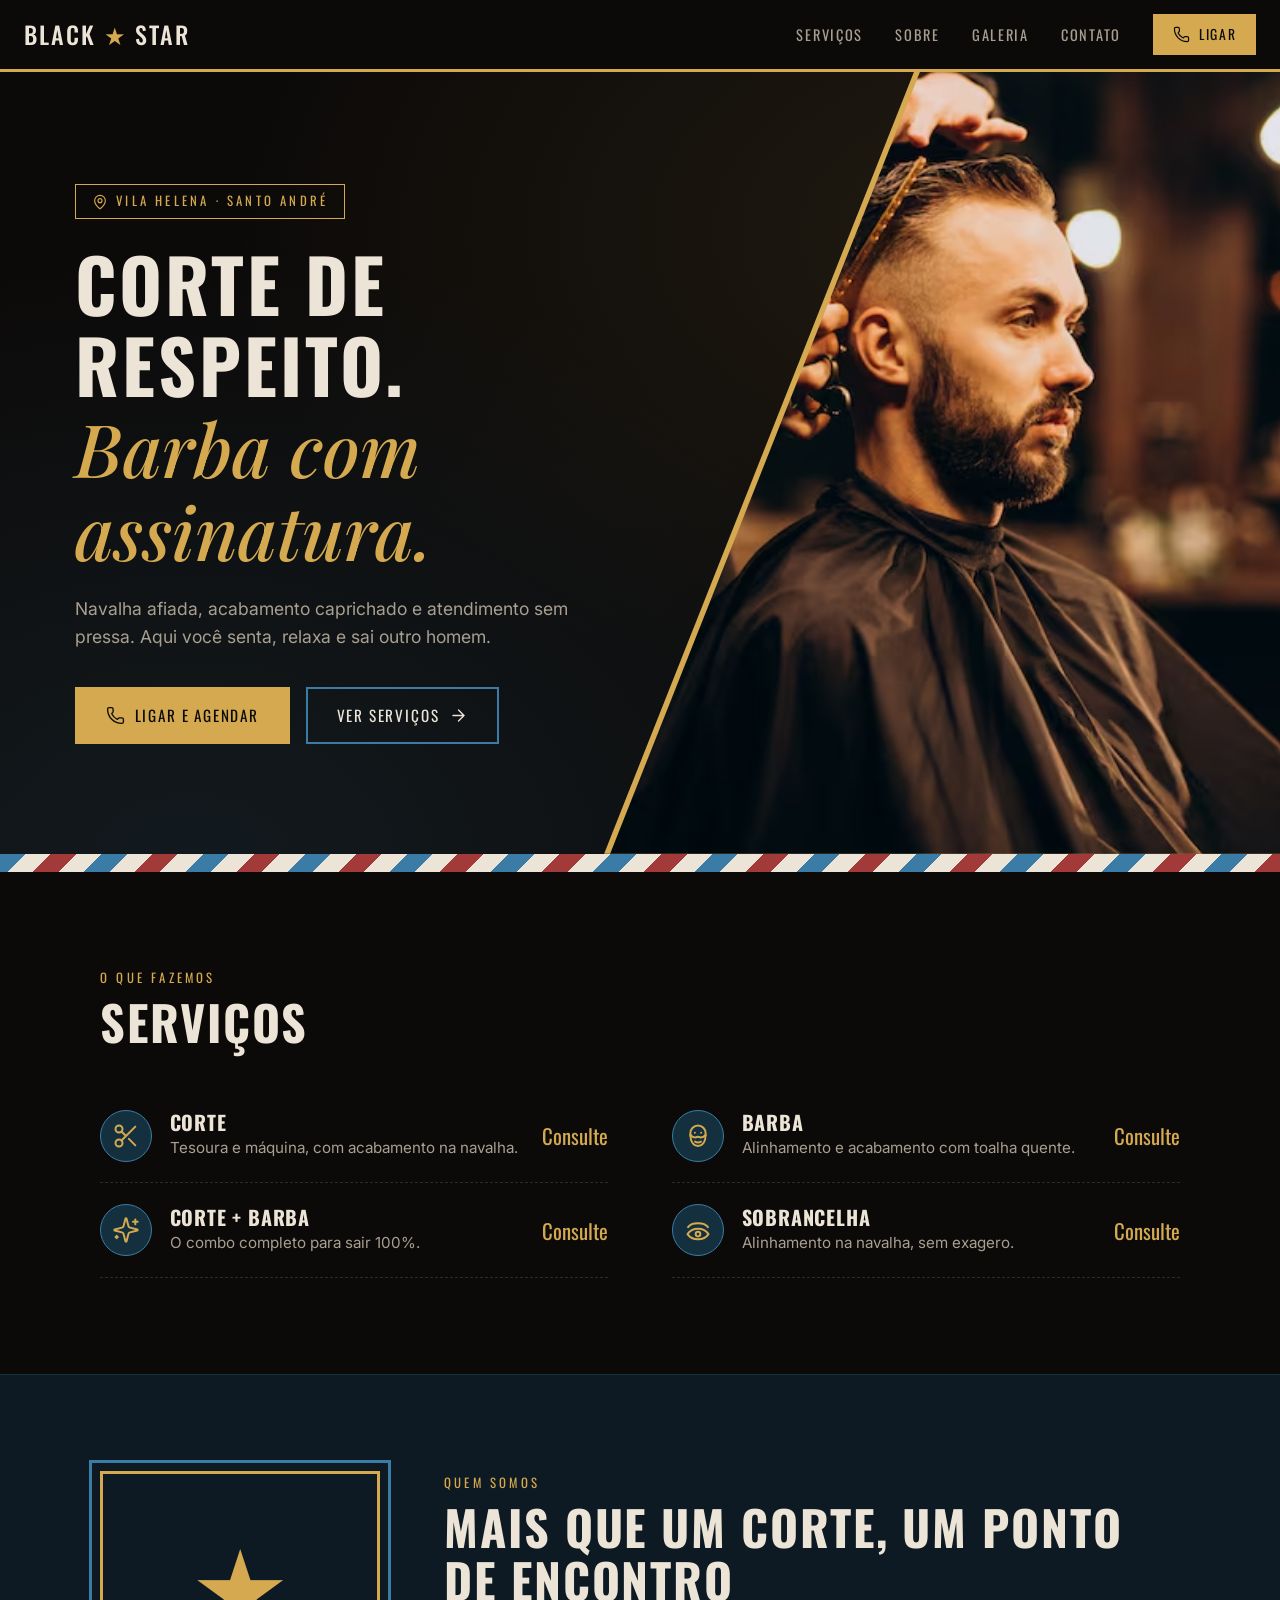
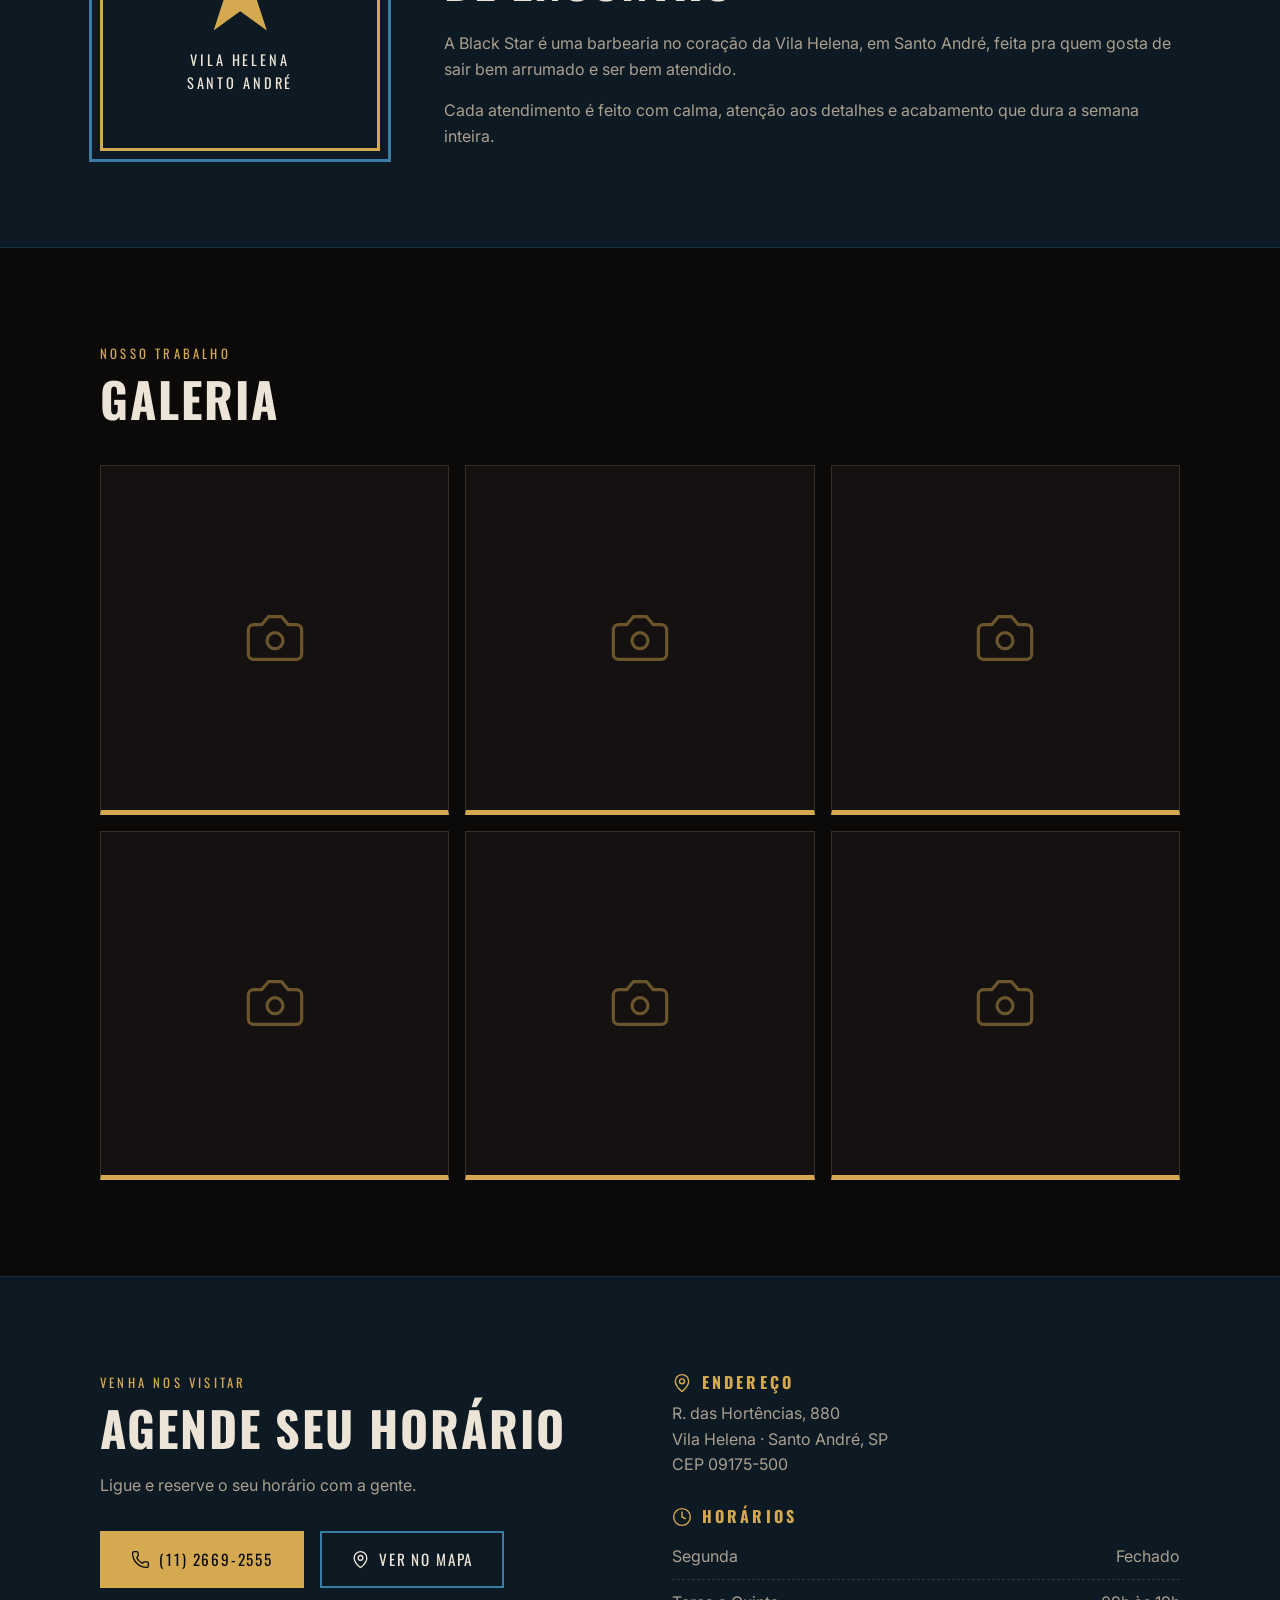
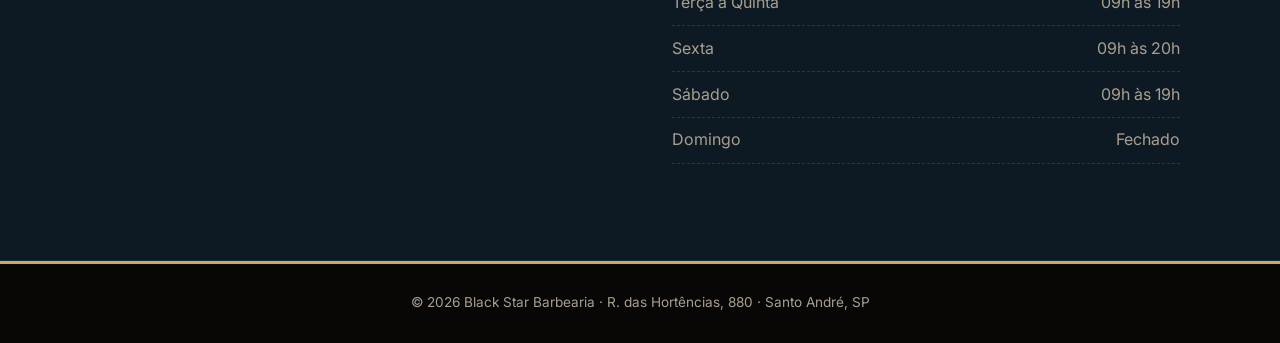
==== index.html @ 032b8a40 "Add files via upload" ====
<!DOCTYPE html>
<html lang="pt-BR">
<head>
  <meta charset="UTF-8">
  <meta name="viewport" content="width=device-width, initial-scale=1.0">
  <title>Black Star Barbearia | Vila Helena, Santo André</title>
  <meta name="description" content="Black Star Barbearia em Vila Helena, Santo André. Corte, barba e acabamento na navalha. Ligue (11) 2669-2555.">

  <link rel="preconnect" href="https://fonts.googleapis.com">
  <link rel="preconnect" href="https://fonts.gstatic.com" crossorigin>
  <link href="https://fonts.googleapis.com/css2?family=Oswald:wght@400;500;600&family=Playfair+Display:ital,wght@0,600;1,500&family=Inter:wght@400;500&display=swap" rel="stylesheet">

  <link rel="stylesheet" href="style.css">
  <script>document.documentElement.classList.add('js');</script>
</head>
<body>

  <!-- ÍCONES (biblioteca interna: use com <svg class="icone"><use href="#i-nome"/></svg>) -->
  <svg width="0" height="0" style="position:absolute" aria-hidden="true">
    <symbol id="i-tesoura" viewBox="0 0 24 24">
      <circle pathLength="1" cx="6" cy="6" r="3"/><circle pathLength="1" cx="6" cy="18" r="3"/>
      <path pathLength="1" d="M20 4 8.12 15.88M14.47 14.48 20 20M8.12 8.12 12 12"/>
    </symbol>
    <symbol id="i-barba" viewBox="0 0 24 24">
      <path pathLength="1" d="M5.5 12V9.5a6.5 6.5 0 0 1 13 0V12"/>
      <path pathLength="1" d="M5.5 11c0 5.6 2.3 9.5 6.5 9.5s6.5-3.900 6.5-9.500c-1.300 1.500-2.700 2.200-4.300 2.200-1 0-1.500-.6-2.200-.6s-1.200.6-2.200.6c-1.600 0-3-.7-4.300-2.200z"/>
      <path pathLength="1" d="M9.500 16.800c1.500.8 3.500.8 5 0"/>
      <path pathLength="1" d="M9.300 9.200h.01M14.700 9.200h.01"/>
    </symbol>
    <symbol id="i-brilho" viewBox="0 0 24 24">
      <path pathLength="1" d="M9.937 15.5A2 2 0 0 0 8.5 14.063l-6.135-1.582a.5.5 0 0 1 0-.962L8.5 9.936A2 2 0 0 0 9.937 8.5l1.582-6.135a.5.5 0 0 1 .963 0L14.063 8.5A2 2 0 0 0 15.5 9.937l6.135 1.581a.5.5 0 0 1 0 .964L15.5 14.063a2 2 0 0 0-1.437 1.437l-1.582 6.135a.5.5 0 0 1-.963 0z"/>
      <path pathLength="1" d="M20 3v4M22 5h-4M4 17v2M5 18H3"/>
    </symbol>
    <symbol id="i-sobrancelha" viewBox="0 0 24 24">
      <path pathLength="1" d="M3.500 9.500c3-4.500 14-4.500 17 0"/>
      <path pathLength="1" d="M3 15.500c2-3 5-4.500 9-4.500s7 1.500 9 4.500c-2 3-5 4.500-9 4.500s-7-1.500-9-4.500z"/>
      <circle pathLength="1" cx="12" cy="15.500" r="2"/>
    </symbol>
    <symbol id="i-camera" viewBox="0 0 24 24">
      <path pathLength="1" d="M14.500 4h-5L7 7H4a2 2 0 0 0-2 2v9a2 2 0 0 0 2 2h16a2 2 0 0 0 2-2V9a2 2 0 0 0-2-2h-3l-2.500-3z"/>
      <circle pathLength="1" cx="12" cy="13" r="3"/>
    </symbol>
    <symbol id="i-pin" viewBox="0 0 24 24">
      <path pathLength="1" d="M20 10c0 5-5.500 10.200-7.400 11.800a1 1 0 0 1-1.200 0C9.500 20.200 4 15 4 10a8 8 0 0 1 16 0"/>
      <circle pathLength="1" cx="12" cy="10" r="3"/>
    </symbol>
    <symbol id="i-relogio" viewBox="0 0 24 24">
      <circle pathLength="1" cx="12" cy="12" r="10"/><path pathLength="1" d="M12 6v6l4 2"/>
    </symbol>
    <symbol id="i-telefone" viewBox="0 0 24 24">
      <path pathLength="1" d="M13.832 16.568a1 1 0 0 0 1.213-.303l.355-.465A2 2 0 0 1 17 15h3a2 2 0 0 1 2 2v3a2 2 0 0 1-2 2A18 18 0 0 1 2 4a2 2 0 0 1 2-2h3a2 2 0 0 1 2 2v3a2 2 0 0 1-.8 1.600l-.468.351a1 1 0 0 0-.292 1.233 14 14 0 0 0 6.392 6.384"/>
    </symbol>
    <symbol id="i-seta" viewBox="0 0 24 24">
      <path pathLength="1" d="M5 12h14M12 5l7 7-7 7"/>
    </symbol>
  </svg>

  <!-- CABEÇALHO -->
  <header class="topo">
    <!-- LOGO: coloque o arquivo em img/logo.png (se não existir, aparece só o texto) -->
    <a href="#inicio" class="logo">
      <img src="img/logo.png" alt="" onerror="this.remove()">
      <strong>Black <b>&#9733;</b> Star</strong>
    </a>

    <input type="checkbox" id="menu-toggle" class="menu-toggle">
    <label for="menu-toggle" class="menu-botao" aria-label="Abrir menu">
      <span></span><span></span><span></span>
    </label>

    <nav class="menu">
      <a href="#servicos">Serviços</a>
      <a href="#sobre">Sobre</a>
      <a href="#galeria">Galeria</a>
      <a href="#contato">Contato</a>
      <a href="tel:+551126692555" class="botao botao-pequeno">
        <svg class="icone"><use href="#i-telefone"/></svg> Ligar
      </a>
    </nav>
  </header>

  <main>

    <!-- HERO (imagem: img/barba.png) -->
    <section class="hero" id="inicio">
      <div class="hero-conteudo">
        <p class="selo">
          <svg class="icone"><use href="#i-pin"/></svg>
          Vila Helena &middot; Santo André
        </p>
        <h1>Corte de respeito.<br><em>Barba com assinatura.</em></h1>
        <p class="hero-texto">
          Navalha afiada, acabamento caprichado e atendimento sem pressa.
          Aqui você senta, relaxa e sai outro homem.
        </p>
        <div class="hero-botoes">
          <a href="tel:+551126692555" class="botao">
            <svg class="icone"><use href="#i-telefone"/></svg> Ligar e agendar
          </a>
          <a href="#servicos" class="botao botao-contorno">
            Ver serviços <svg class="icone"><use href="#i-seta"/></svg>
          </a>
        </div>
      </div>
      <div class="hero-listra" aria-hidden="true"></div>
    </section>

    <!-- SERVIÇOS
         CONFIRMAR COM O DONO: lista de serviços e valores.
         Troque "Consulte" pelo preço (ex.: R$ 50). -->
    <section class="secao" id="servicos">
      <div class="container">
        <p class="rotulo">O que fazemos</p>
        <h2>Serviços</h2>

        <ul class="lista-servicos">
          <li class="revelar">
            <span class="servico-icone"><svg class="icone"><use href="#i-tesoura"/></svg></span>
            <div class="servico-info">
              <h3>Corte</h3>
              <p>Tesoura e máquina, com acabamento na navalha.</p>
            </div>
            <span class="servico-preco">Consulte</span>
          </li>
          <li class="revelar">
            <span class="servico-icone"><svg class="icone"><use href="#i-barba"/></svg></span>
            <div class="servico-info">
              <h3>Barba</h3>
              <p>Alinhamento e acabamento com toalha quente.</p>
            </div>
            <span class="servico-preco">Consulte</span>
          </li>
          <li class="revelar">
            <span class="servico-icone"><svg class="icone"><use href="#i-brilho"/></svg></span>
            <div class="servico-info">
              <h3>Corte + Barba</h3>
              <p>O combo completo para sair 100%.</p>
            </div>
            <span class="servico-preco">Consulte</span>
          </li>
          <li class="revelar">
            <span class="servico-icone"><svg class="icone"><use href="#i-sobrancelha"/></svg></span>
            <div class="servico-info">
              <h3>Sobrancelha</h3>
              <p>Alinhamento na navalha, sem exagero.</p>
            </div>
            <span class="servico-preco">Consulte</span>
          </li>
        </ul>
      </div>
    </section>

    <!-- SOBRE -->
    <section class="secao secao-azul" id="sobre">
      <div class="container sobre">
        <div class="sobre-bloco" aria-hidden="true">
          <span class="sobre-numero">&#9733;</span>
          <span class="sobre-legenda">Vila Helena<br>Santo André</span>
        </div>
        <div class="sobre-texto">
          <p class="rotulo">Quem somos</p>
          <h2>Mais que um corte, um ponto de encontro</h2>
          <p>
            A Black Star é uma barbearia no coração da Vila Helena, em Santo André,
            feita pra quem gosta de sair bem arrumado e ser bem atendido.
          </p>
          <p>
            Cada atendimento é feito com calma, atenção aos detalhes e acabamento
            que dura a semana inteira.
          </p>
        </div>
      </div>
    </section>

    <!-- GALERIA
         Fotos: img/galeria-1.jpg até img/galeria-6.jpg -->
    <section class="secao" id="galeria">
      <div class="container">
        <p class="rotulo">Nosso trabalho</p>
        <h2>Galeria</h2>

        <div class="galeria">
          <div class="foto" style="--img: url('img/galeria-1.jpg')"></div>
          <div class="foto" style="--img: url('img/galeria-2.jpg')"></div>
          <div class="foto" style="--img: url('img/galeria-3.jpg')"></div>
          <div class="foto" style="--img: url('img/galeria-4.jpg')"></div>
          <div class="foto" style="--img: url('img/galeria-5.jpg')"></div>
          <div class="foto" style="--img: url('img/galeria-6.jpg')"></div>
        </div>
      </div>
    </section>

    <!-- CONTATO -->
    <section class="secao secao-azul" id="contato">
      <div class="container contato">
        <div>
          <p class="rotulo">Venha nos visitar</p>
          <h2>Agende seu horário</h2>
          <p>Ligue e reserve o seu horário com a gente.</p>
          <div class="hero-botoes">
            <a href="tel:+551126692555" class="botao">
              <svg class="icone"><use href="#i-telefone"/></svg> (11) 2669-2555
            </a>
            <a href="https://www.google.com/maps/place/Black+star*/@-23.6841408,-46.5192795,17z" class="botao botao-contorno" target="_blank" rel="noopener">
              <svg class="icone"><use href="#i-pin"/></svg> Ver no mapa
            </a>
          </div>
        </div>

        <div class="contato-info revelar">
          <h3><svg class="icone"><use href="#i-pin"/></svg> Endereço</h3>
          <p>R. das Hortências, 880<br>Vila Helena &middot; Santo André, SP<br>CEP 09175-500</p>

          <h3><svg class="icone"><use href="#i-relogio"/></svg> Horários</h3>
          <ul class="horarios">
            <li><span>Segunda</span><span>Fechado</span></li>
            <li><span>Terça a Quinta</span><span>09h às 19h</span></li>
            <li><span>Sexta</span><span>09h às 20h</span></li>
            <li><span>Sábado</span><span>09h às 19h</span></li>
            <li><span>Domingo</span><span>Fechado</span></li>
          </ul>
        </div>
      </div>
    </section>

  </main>

  <!-- RODAPÉ -->
  <footer class="rodape">
    <p>&copy; 2026 Black Star Barbearia &middot; R. das Hortências, 880 &middot; Santo André, SP</p>
  </footer>

  <!-- Faz tudo aparecer com animação ao rolar a página -->
  <script>
    (function () {
      // Tudo que está nesta lista aparece animado quando entra na tela
      var grupos = [
        '.secao .rotulo', '.secao h2', '.lista-servicos > li',
        '.sobre-bloco', '.sobre-texto > *', '.foto',
        '.contato > div:first-child > *', '.contato-info'
      ];
      var itens = [], vistos = new Set(), contagem = new Map(), fotos = 0;

      grupos.forEach(function (sel) {
        document.querySelectorAll(sel).forEach(function (el) {
          if (vistos.has(el)) return;
          vistos.add(el);
          var d;
          if (el.classList.contains('foto')) {
            d = fotos++ % 3;                       // escalona por linha
          } else {
            d = contagem.get(el.parentNode) || 0;  // escalona entre irmãos
            contagem.set(el.parentNode, d + 1);
          }
          el.classList.add('anim');
          el.style.setProperty('--d', d);
          itens.push(el);
        });
      });

      function mostrar(el) {
        el.classList.add('visivel');
        setTimeout(function () { el.classList.add('pronto'); }, 1500);
      }

      if (!('IntersectionObserver' in window)) {
        itens.forEach(mostrar);
        return;
      }
      var io = new IntersectionObserver(function (entradas) {
        entradas.forEach(function (e) {
          if (e.isIntersecting) { mostrar(e.target); io.unobserve(e.target); }
        });
      }, { threshold: 0.15 });
      itens.forEach(function (el) { io.observe(el); });
    })();
  </script>

</body>
</html>
---- style.css ----
/* ==========================
   VARIÁVEIS (PALETA)
   Dourado + azul-petróleo (cores complementares) sobre fundo escuro
   ========================== */
:root {
  --fundo: #0c0a09;          /* fundo principal */
  --fundo-2: #141110;        /* rodapé / cartões */
  --azul-fundo: #0e1a23;     /* seções em azul bem escuro */
  --azul: #3a7ca5;           /* azul complementar */
  --azul-escuro: #14303f;
  --latao: #d4a94f;          /* dourado */
  --latao-escuro: #b8913a;
  --vermelho: #a33a3a;
  --texto: #ece4d6;
  --texto-suave: #a99f90;
  --linha: rgba(236, 228, 214, 0.14);

  --fonte-titulo: 'Oswald', sans-serif;
  --fonte-destaque: 'Playfair Display', serif;
  --fonte-corpo: 'Inter', sans-serif;

  --largura: 1080px;
}

/* ==========================
   RESET E BASE
   ========================== */
*,
*::before,
*::after {
  box-sizing: border-box;
  margin: 0;
  padding: 0;
}

html {
  scroll-behavior: smooth;
  scroll-padding-top: 72px;
}

body {
  font-family: var(--fonte-corpo);
  color: var(--texto);
  background: var(--fundo);
  line-height: 1.6;
}

a {
  color: inherit;
  text-decoration: none;
}

ul {
  list-style: none;
}

.container {
  width: min(var(--largura), 100% - 2.5rem);
  margin-inline: auto;
}

/* ==========================
   ÍCONES
   ========================== */
.icone {
  width: 1.25em;
  height: 1.25em;
  flex-shrink: 0;
  fill: none;
  stroke: currentColor;
  stroke-width: 1.7;
  stroke-linecap: round;
  stroke-linejoin: round;
}

/* ==========================
   ANIMAÇÕES
   Tudo aparece ao rolar a página (o script no final do HTML coloca
   .anim em cada item e .visivel quando ele entra na tela).
   AJUSTES: duração (.7s), distância (28px) e intervalo (90ms).
   ========================== */
.js .anim {
  opacity: 0;
  transform: translateY(28px);
  transition: opacity 0.7s ease, transform 0.7s cubic-bezier(0.2, 0.7, 0.2, 1);
  transition-delay: calc(var(--d, 0) * 90ms);
}

.js .foto.anim {
  transform: scale(0.9) translateY(24px);
}

.js .sobre-bloco.anim {
  transform: scale(0.85) rotate(-6deg);
}

.js .anim.visivel {
  opacity: 1;
  transform: none;
}

/* depois de aparecer, volta ao normal (pro hover não ficar lento) */
.js .anim.pronto {
  transition: transform 0.2s, opacity 0.2s;
  transition-delay: 0s;
}

.js .foto.anim.visivel:hover {
  transform: translateY(-4px);
}

/* ---- ícones: o círculo "pula" e o desenho é traçado ---- */
.js .contato-info h3:nth-of-type(2) { --d: 3; }

.js .revelar .servico-icone {
  opacity: 0;
  transform: scale(0.4) rotate(-25deg);
}

.js .revelar .icone,
.js .hero .selo .icone {
  opacity: 0;
  stroke-dasharray: 1;
  stroke-dashoffset: 1;
}

.js .revelar.visivel .servico-icone {
  animation: pop 0.6s cubic-bezier(0.34, 1.56, 0.64, 1) forwards;
  animation-delay: calc(var(--d, 0) * 0.09s + 0.2s);
}

.js .revelar.visivel .icone {
  animation: tracar 0.9s ease forwards;
  animation-delay: calc(var(--d, 0) * 0.09s + 0.4s);
}

/* ---- topo da página: entra assim que abre ---- */
.js .hero-conteudo > * {
  opacity: 0;
  animation: subir 0.8s cubic-bezier(0.2, 0.7, 0.2, 1) forwards;
}

.js .hero-conteudo > :nth-child(1) { animation-delay: 0.1s; }
.js .hero-conteudo > :nth-child(2) { animation-delay: 0.25s; }
.js .hero-conteudo > :nth-child(3) { animation-delay: 0.4s; }
.js .hero-conteudo > :nth-child(4) { animation-delay: 0.55s; }

.js .hero::before,
.js .hero::after {
  opacity: 0;
  animation: entrar 1s ease 0.3s forwards;
}

.js .hero .selo .icone {
  animation: tracar 0.9s ease 0.5s forwards;
}

@keyframes pop {
  to {
    opacity: 1;
    transform: none;
  }
}

@keyframes tracar {
  from {
    opacity: 1;
    stroke-dashoffset: 1;
  }
  to {
    opacity: 1;
    stroke-dashoffset: 0;
  }
}

@keyframes subir {
  from {
    opacity: 0;
    transform: translateY(28px);
  }
  to {
    opacity: 1;
    transform: none;
  }
}

@keyframes entrar {
  to {
    opacity: var(--op, 1);
  }
}

/* quem prefere menos movimento vê tudo parado e já visível */
@media (prefers-reduced-motion: reduce) {
  .js .anim,
  .js .revelar .servico-icone,
  .js .revelar .icone,
  .js .hero .selo .icone,
  .js .hero-conteudo > *,
  .js .hero::before {
    opacity: 1;
    transform: none;
    transition: none;
    stroke-dasharray: none;
    stroke-dashoffset: 0;
    animation: none !important;
  }

  .js .hero::after {
    opacity: var(--op, 1);
    animation: none !important;
  }
}

/* ==========================
   TIPOGRAFIA
   ========================== */
h1, h2, h3 {
  font-family: var(--fonte-titulo);
  text-transform: uppercase;
  letter-spacing: 0.04em;
  line-height: 1.1;
}

h2 {
  font-size: clamp(2rem, 5vw, 3rem);
  margin-bottom: 2.5rem;
}

.rotulo {
  font-family: var(--fonte-titulo);
  text-transform: uppercase;
  letter-spacing: 0.25em;
  font-size: 0.8rem;
  color: var(--latao);
  margin-bottom: 0.5rem;
}

/* ==========================
   BOTÕES
   ========================== */
.botao {
  display: inline-flex;
  align-items: center;
  gap: 0.6rem;
  background: var(--latao);
  color: var(--fundo);
  font-family: var(--fonte-titulo);
  text-transform: uppercase;
  letter-spacing: 0.12em;
  font-size: 0.95rem;
  padding: 0.9rem 1.8rem;
  border: 2px solid var(--latao);
  transition: background 0.2s, color 0.2s;
}

.botao:hover {
  background: transparent;
  color: var(--latao);
}

.botao-contorno {
  background: transparent;
  color: var(--texto);
  border-color: var(--azul);
}

.botao-contorno:hover {
  background: var(--azul);
  color: var(--texto);
  border-color: var(--azul);
}

.botao-pequeno {
  padding: 0.5rem 1.1rem;
  font-size: 0.85rem;
}

/* ==========================
   CABEÇALHO
   ========================== */
.topo {
  position: sticky;
  top: 0;
  z-index: 10;
  display: flex;
  align-items: center;
  justify-content: space-between;
  padding: 0 1.5rem;
  height: 72px;
  background: var(--fundo);
  border-bottom: 3px solid var(--latao);
}

.logo {
  display: flex;
  align-items: center;
  gap: 0.7rem;
  font-family: var(--fonte-titulo);
  font-size: 1.5rem;
  text-transform: uppercase;
  letter-spacing: 0.08em;
  color: var(--texto);
}

.logo img {
  height: 46px;
  width: auto;
}

.logo strong {
  font-weight: 500;
}

.logo b {
  font-weight: 400;
  color: var(--latao);
}

.menu {
  display: flex;
  align-items: center;
  gap: 2rem;
}

.menu a:not(.botao) {
  font-family: var(--fonte-titulo);
  text-transform: uppercase;
  letter-spacing: 0.12em;
  font-size: 0.9rem;
  color: var(--texto-suave);
  transition: color 0.2s;
}

.menu a:not(.botao):hover {
  color: var(--latao);
}

/* menu mobile (sem JavaScript) */
.menu-toggle {
  display: none;
}

.menu-botao {
  display: none;
  flex-direction: column;
  gap: 5px;
  cursor: pointer;
}

.menu-botao span {
  width: 26px;
  height: 3px;
  background: var(--texto);
}

/* ==========================
   HERO
   ========================== */
.hero {
  position: relative;
  display: flex;
  align-items: center;
  min-height: 600px;
  background:
    radial-gradient(ellipse at 15% 100%, rgba(58, 124, 165, 0.14), transparent 55%),
    radial-gradient(ellipse at 80% 20%, rgba(212, 169, 79, 0.10), transparent 55%),
    var(--fundo);
  color: var(--texto);
  padding: clamp(4rem, 10vw, 7rem) 1.5rem clamp(5rem, 11vw, 8rem);
  overflow: hidden;
}

/* texto puxado pra esquerda */
.hero-conteudo {
  position: relative;
  z-index: 2;
  width: 100%;
  max-width: 46%;
  margin-left: clamp(0rem, 4vw, 4rem);
}

/* ---- imagem na diagonal (lado direito) ---- */
/* AJUSTES RÁPIDOS:
   - largura da área da imagem: "left" (45% = começa em 45% da tela)
   - inclinação da linha: os dois primeiros valores do polygon
     (48% = topo da linha | 4% = base da linha) */
.hero::before,
.hero::after {
  content: "";
  position: absolute;
  top: 0;
  bottom: 18px;           /* termina na listra */
  left: 45%;
  right: 0;
  clip-path: polygon(48% 0, 100% 0, 100% 100%, 4% 100%);
}

/* linha dourada da diagonal */
.hero::before {
  background: var(--latao);
  z-index: 1;
}

/* imagem (deslocada um pouco pra deixar a linha dourada aparecer) */
.hero::after {
  background:
    url("img/barba.png") center / cover no-repeat,
    var(--azul-fundo);
  transform: translateX(6px);
  z-index: 1;
}

.selo {
  display: inline-flex;
  align-items: center;
  gap: 0.5rem;
  font-family: var(--fonte-titulo);
  text-transform: uppercase;
  letter-spacing: 0.25em;
  font-size: 0.8rem;
  color: var(--latao);
  border: 1px solid var(--latao);
  padding: 0.4rem 1rem;
  margin-bottom: 1.5rem;
}

.hero h1 {
  font-size: clamp(2.4rem, 6vw, 4.6rem);
  margin-bottom: 1.5rem;
}

.hero h1 em {
  font-family: var(--fonte-destaque);
  font-style: italic;
  font-weight: 500;
  text-transform: none;
  letter-spacing: 0;
  color: var(--latao);
}

.hero-texto {
  max-width: 520px;
  font-size: 1.1rem;
  color: var(--texto-suave);
  margin-bottom: 2.2rem;
}

.hero-botoes {
  display: flex;
  flex-wrap: wrap;
  gap: 1rem;
}

/* listra de barbeiro (poste) */
.hero-listra {
  position: absolute;
  left: 0;
  right: 0;
  bottom: 0;
  height: 18px;
  z-index: 3;
  background: repeating-linear-gradient(
    -45deg,
    var(--vermelho) 0 18px,
    var(--texto) 18px 36px,
    var(--azul) 36px 54px,
    var(--texto) 54px 72px
  );
}

/* ==========================
   SEÇÕES
   ========================== */
.secao {
  padding: clamp(3.5rem, 8vw, 6rem) 0;
}

.secao-azul {
  background: var(--azul-fundo);
  border-block: 1px solid var(--azul-escuro);
}

/* ==========================
   SERVIÇOS
   ========================== */
.lista-servicos {
  display: grid;
  grid-template-columns: repeat(2, 1fr);
  column-gap: 4rem;
}

.lista-servicos li {
  display: grid;
  grid-template-columns: auto 1fr auto;
  align-items: center;
  gap: 1.1rem;
  padding: 1.3rem 0;
  border-bottom: 1px dashed var(--linha);
}

.servico-icone {
  display: grid;
  place-items: center;
  width: 52px;
  height: 52px;
  border-radius: 50%;
  background: var(--azul-escuro);
  border: 1px solid var(--azul);
  color: var(--latao);
  font-size: 1.4rem;
}

.servico-info h3 {
  font-size: 1.25rem;
  margin-bottom: 0.2rem;
}

.servico-info p {
  font-size: 0.95rem;
  color: var(--texto-suave);
}

.servico-preco {
  font-family: var(--fonte-titulo);
  font-size: 1.3rem;
  color: var(--latao);
  white-space: nowrap;
}

/* ==========================
   SOBRE
   ========================== */
.sobre {
  display: grid;
  grid-template-columns: 280px 1fr;
  gap: 4rem;
  align-items: center;
}

.sobre-bloco {
  display: flex;
  flex-direction: column;
  align-items: center;
  justify-content: center;
  aspect-ratio: 1;
  border: 3px solid var(--latao);
  outline: 3px solid var(--azul);
  outline-offset: 8px;
}

.sobre-numero {
  font-family: var(--fonte-destaque);
  font-size: 7rem;
  line-height: 1;
  color: var(--latao);
}

.sobre-legenda {
  font-family: var(--fonte-titulo);
  text-transform: uppercase;
  letter-spacing: 0.2em;
  text-align: center;
  font-size: 0.9rem;
  margin-top: 0.5rem;
}

.sobre-texto h2 {
  margin-bottom: 1.5rem;
}

.sobre-texto p + p {
  margin-top: 1rem;
}

.sobre-texto p:not(.rotulo) {
  color: var(--texto-suave);
}

/* ==========================
   GALERIA
   ========================== */
.galeria {
  display: grid;
  grid-template-columns: repeat(3, 1fr);
  gap: 1rem;
}

.foto {
  aspect-ratio: 1;
  /* foto (definida no HTML em --img) por cima; ícone de câmera aparece se não houver foto */
  background-image:
    var(--img),
    url("data:image/svg+xml,%3Csvg xmlns='http://www.w3.org/2000/svg' viewBox='0 0 24 24' fill='none' stroke='%23d4a94f' stroke-opacity='.45' stroke-width='1.2' stroke-linecap='round' stroke-linejoin='round'%3E%3Cpath d='M14.5 4h-5L7 7H4a2 2 0 0 0-2 2v9a2 2 0 0 0 2 2h16a2 2 0 0 0 2-2V9a2 2 0 0 0-2-2h-3l-2.5-3z'/%3E%3Ccircle cx='12' cy='13' r='3'/%3E%3C/svg%3E");
  background-size: cover, 64px;
  background-position: center, center;
  background-repeat: no-repeat;
  background-color: var(--fundo-2);
  border: 1px solid var(--linha);
  border-bottom: 5px solid var(--latao);
  transition: transform 0.2s;
}

.foto:hover {
  transform: translateY(-4px);
}

/* ==========================
   CONTATO
   ========================== */
.contato {
  display: grid;
  grid-template-columns: 1fr 1fr;
  gap: 4rem;
  align-items: start;
}

.contato h2 {
  margin-bottom: 1.2rem;
}

.contato > div:first-child p:not(.rotulo) {
  color: var(--texto-suave);
  margin-bottom: 2rem;
}

.contato-info h3 {
  display: flex;
  align-items: center;
  gap: 0.6rem;
  font-size: 1rem;
  letter-spacing: 0.2em;
  color: var(--latao);
  margin-bottom: 0.5rem;
}

.contato-info p {
  color: var(--texto-suave);
  margin-bottom: 1.8rem;
}

.horarios li {
  display: flex;
  justify-content: space-between;
  padding: 0.6rem 0;
  border-bottom: 1px dashed var(--linha);
  color: var(--texto-suave);
}

/* ==========================
   RODAPÉ
   ========================== */
.rodape {
  background: #080706;
  color: var(--texto-suave);
  text-align: center;
  font-size: 0.85rem;
  padding: 1.8rem 1rem;
  border-top: 3px solid var(--latao);
}

/* ==========================
   RESPONSIVO
   ========================== */
@media (max-width: 860px) {
  /* no celular a imagem vira fundo apagado atrás do texto */
  .hero::before {
    display: none;
  }

  .hero::after {
    left: 0;
    clip-path: none;
    transform: none;
    --op: 0.25;
  }

  .hero-conteudo {
    max-width: 100%;
    margin-left: 0;
  }

  .menu-botao {
    display: flex;
  }

  .menu {
    position: absolute;
    top: 72px;
    left: 0;
    right: 0;
    flex-direction: column;
    gap: 1.2rem;
    padding: 1.5rem;
    background: var(--fundo);
    border-bottom: 3px solid var(--latao);
    display: none;
  }

  .menu-toggle:checked ~ .menu {
    display: flex;
  }

  .lista-servicos,
  .contato {
    grid-template-columns: 1fr;
  }

  .galeria {
    grid-template-columns: repeat(2, 1fr);
  }

  .sobre {
    grid-template-columns: 1fr;
    gap: 3rem;
  }

  .sobre-bloco {
    max-width: 220px;
    margin-inline: auto;
  }

  .sobre-numero {
    font-size: 5rem;
  }
}
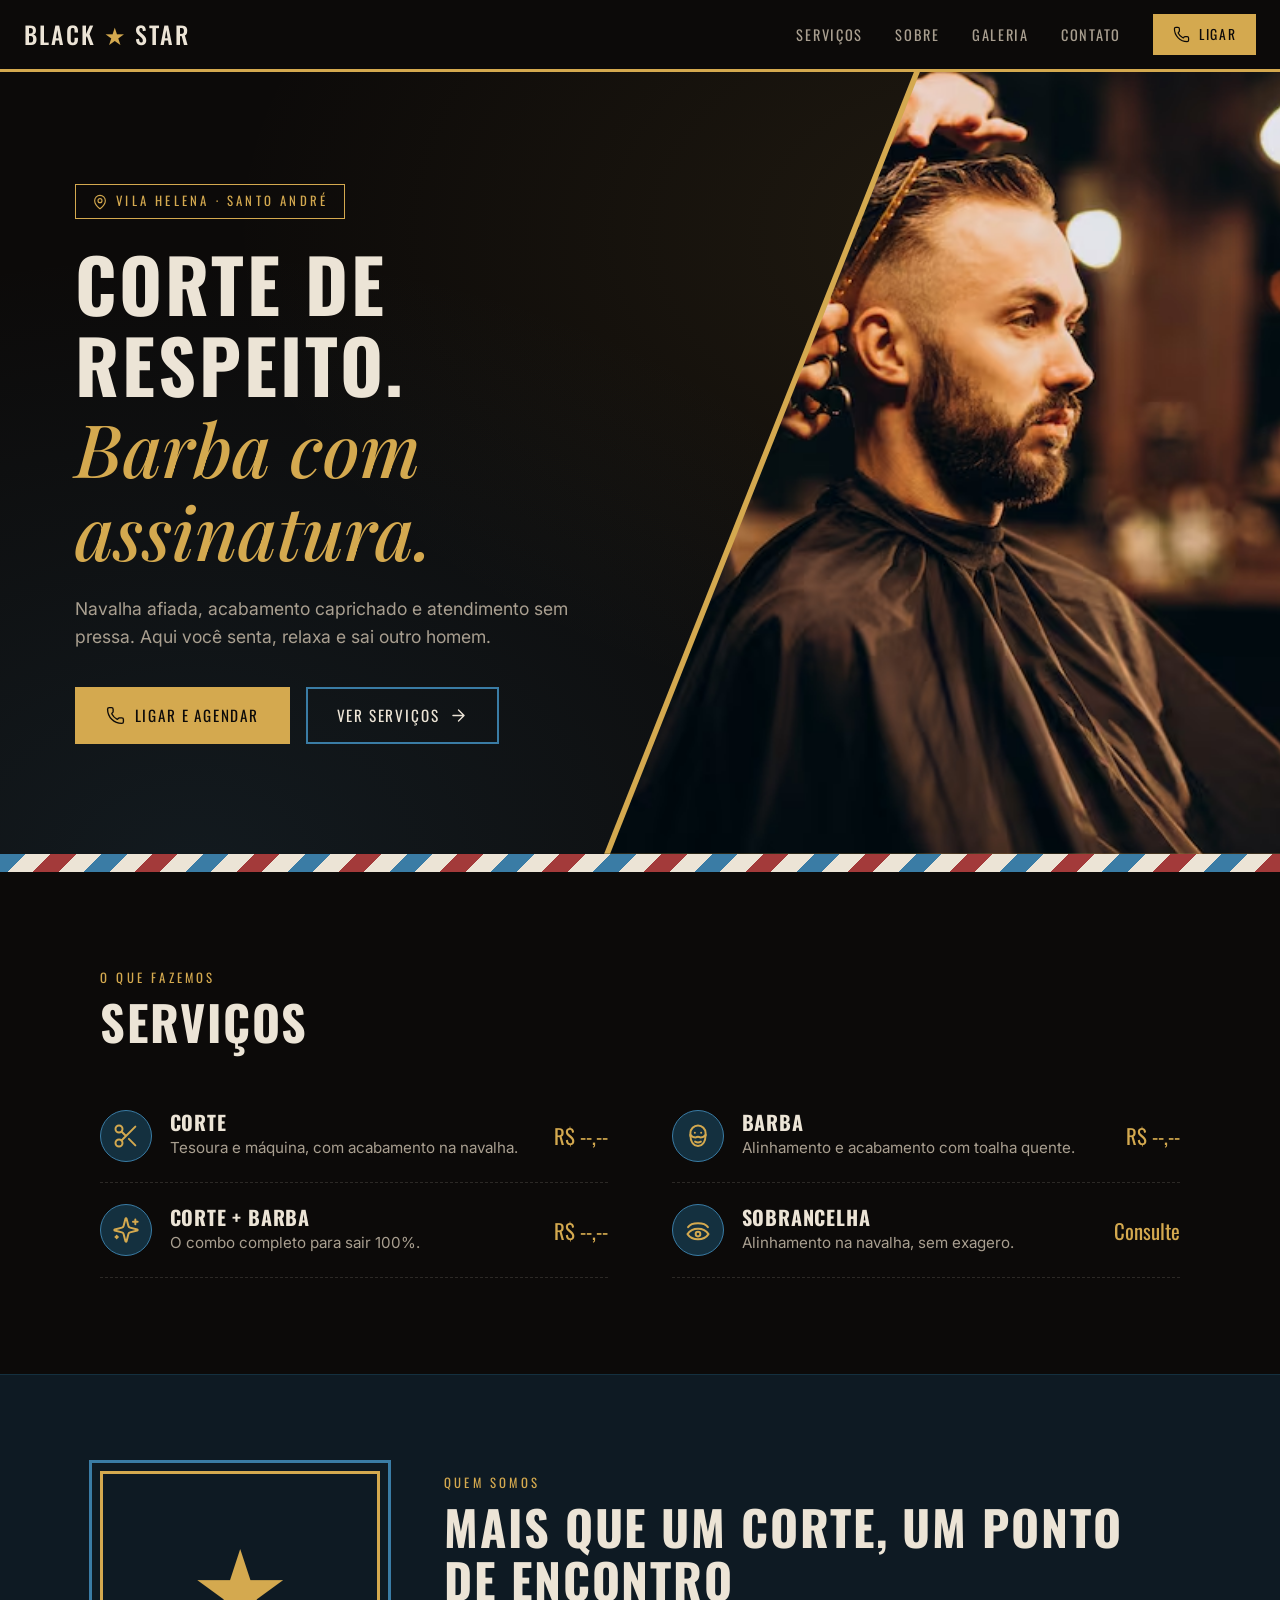
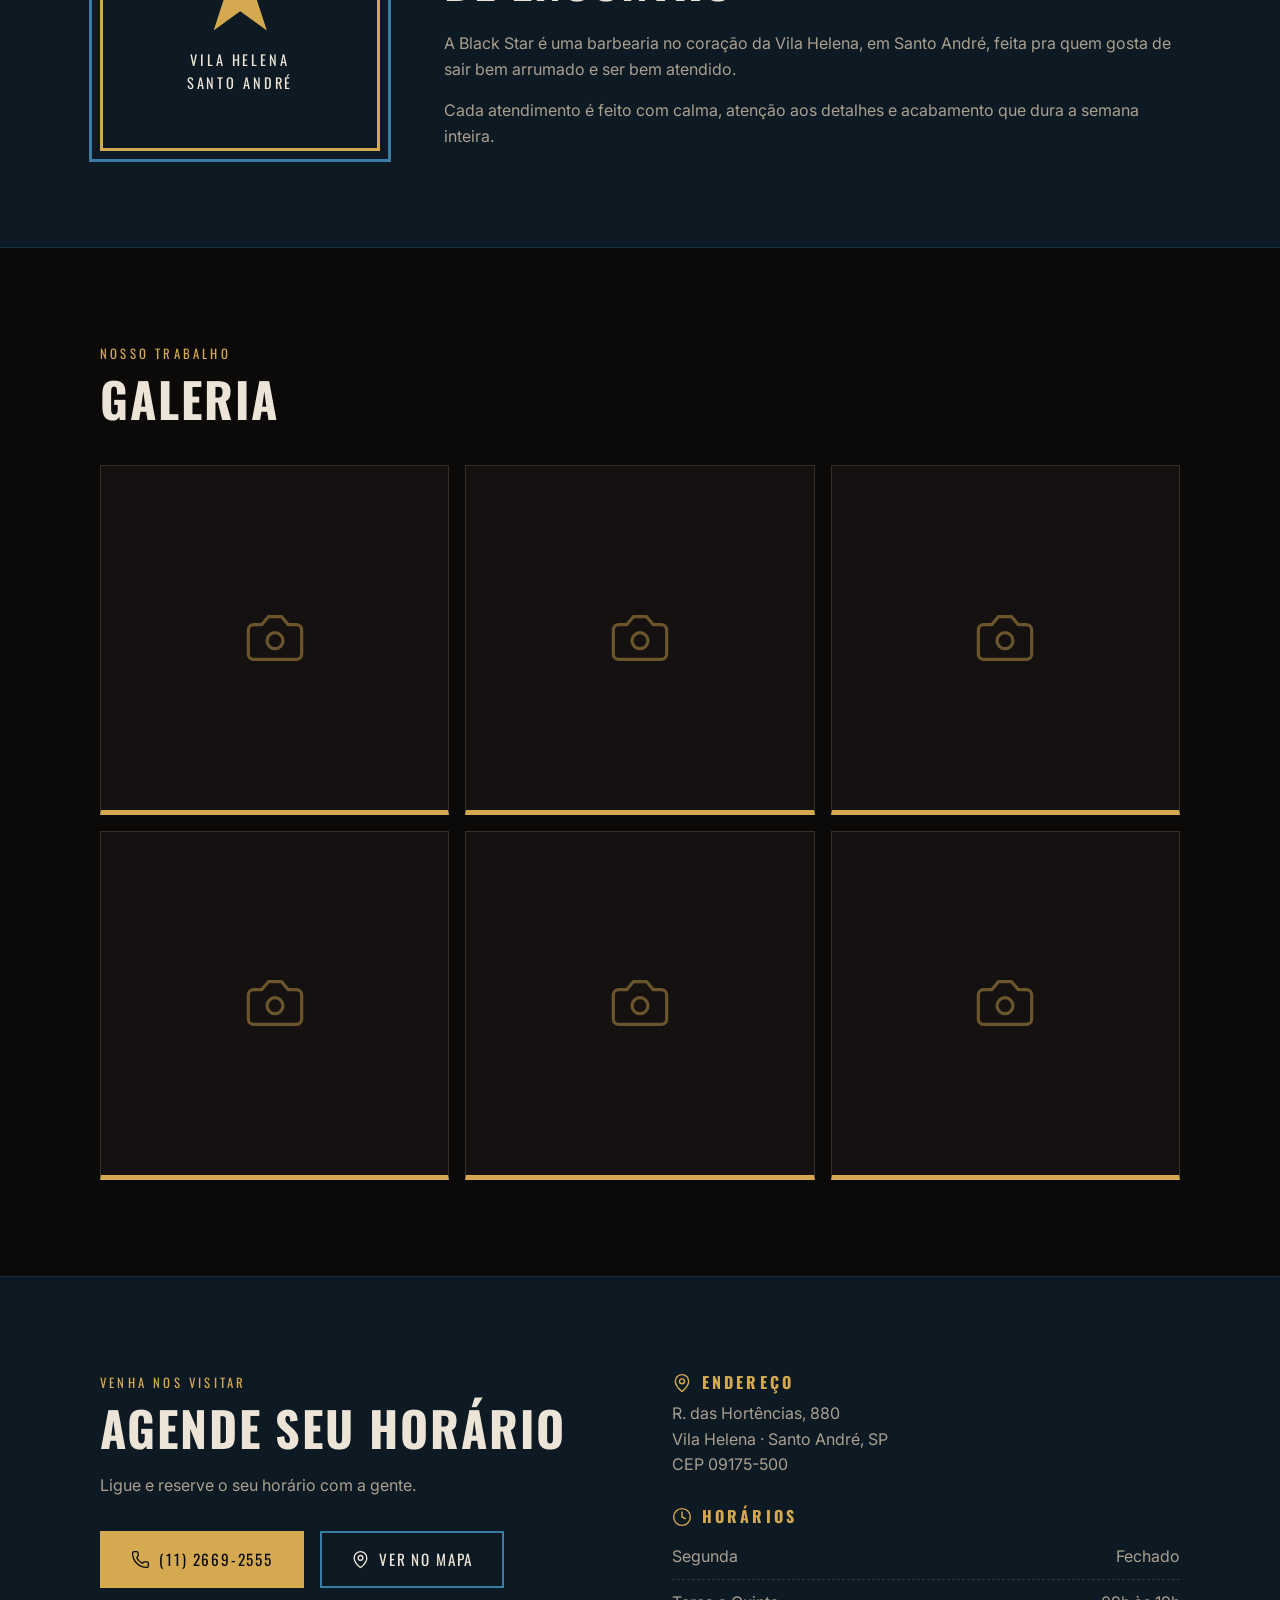
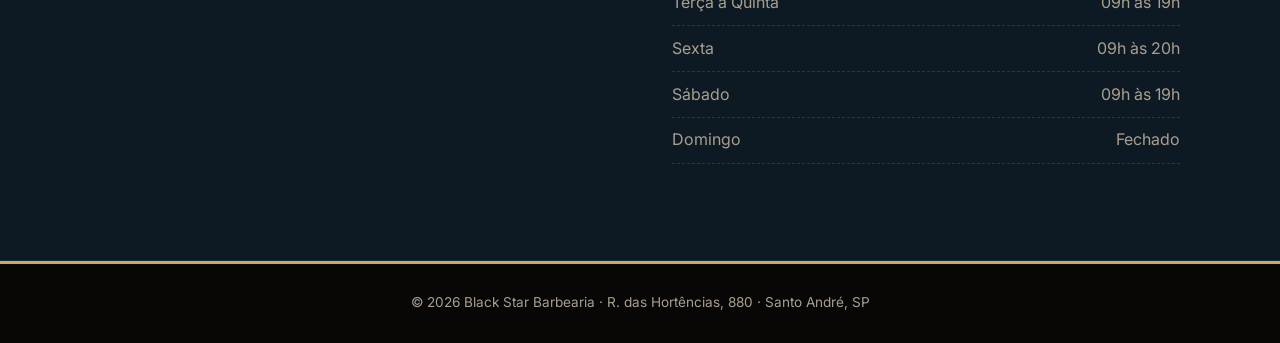
==== commit fcd0d80c: "Update service prices from 'Consulte' to 'R$ --,--'" ====
--- a/index.html
+++ b/index.html
@@ -120,7 +120,7 @@
               <h3>Corte</h3>
               <p>Tesoura e máquina, com acabamento na navalha.</p>
             </div>
-            <span class="servico-preco">Consulte</span>
+            <span class="servico-preco">R$ --,--</span>
           </li>
           <li class="revelar">
             <span class="servico-icone"><svg class="icone"><use href="#i-barba"/></svg></span>
@@ -128,7 +128,7 @@
               <h3>Barba</h3>
               <p>Alinhamento e acabamento com toalha quente.</p>
             </div>
-            <span class="servico-preco">Consulte</span>
+            <span class="servico-preco">R$ --,--</span>
           </li>
           <li class="revelar">
             <span class="servico-icone"><svg class="icone"><use href="#i-brilho"/></svg></span>
@@ -136,7 +136,7 @@
               <h3>Corte + Barba</h3>
               <p>O combo completo para sair 100%.</p>
             </div>
-            <span class="servico-preco">Consulte</span>
+            <span class="servico-preco">R$ --,--</span>
           </li>
           <li class="revelar">
             <span class="servico-icone"><svg class="icone"><use href="#i-sobrancelha"/></svg></span>
@@ -277,4 +277,4 @@
   </script>
 
 </body>
-</html>+</html>
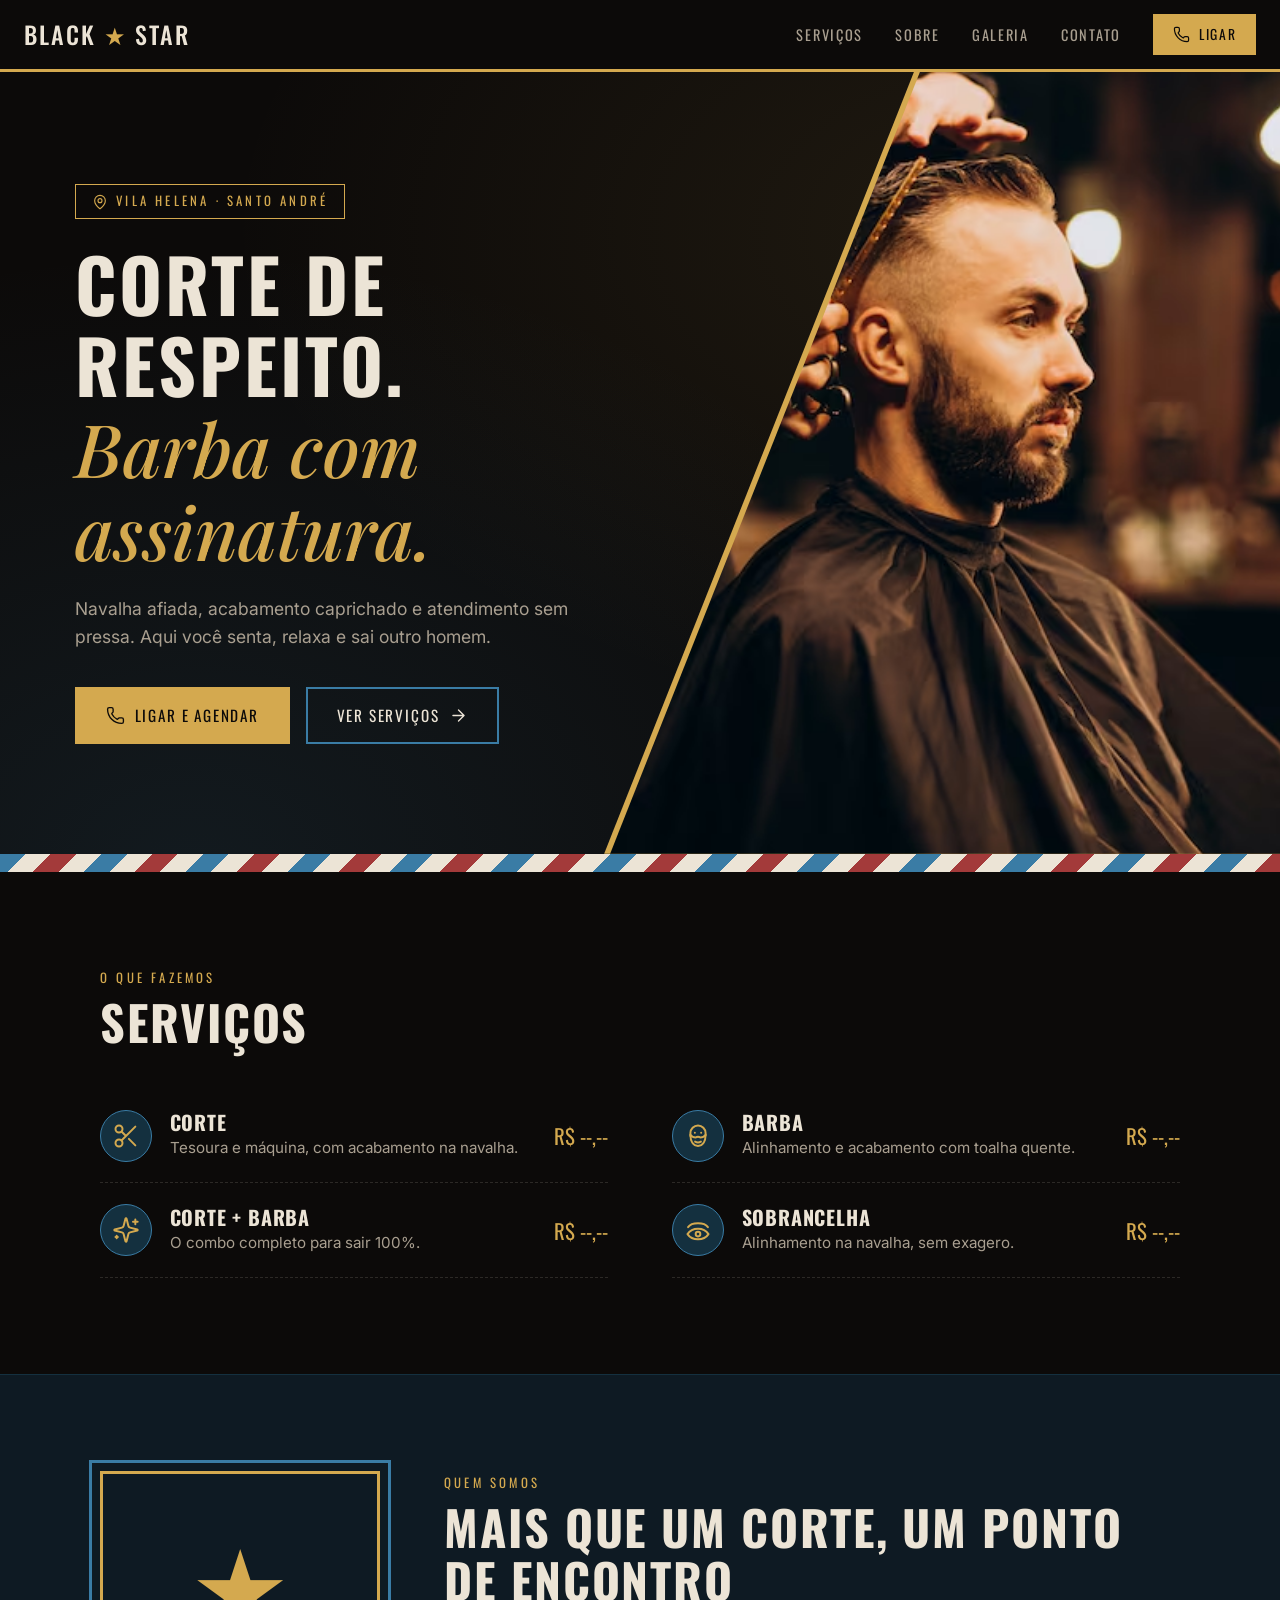
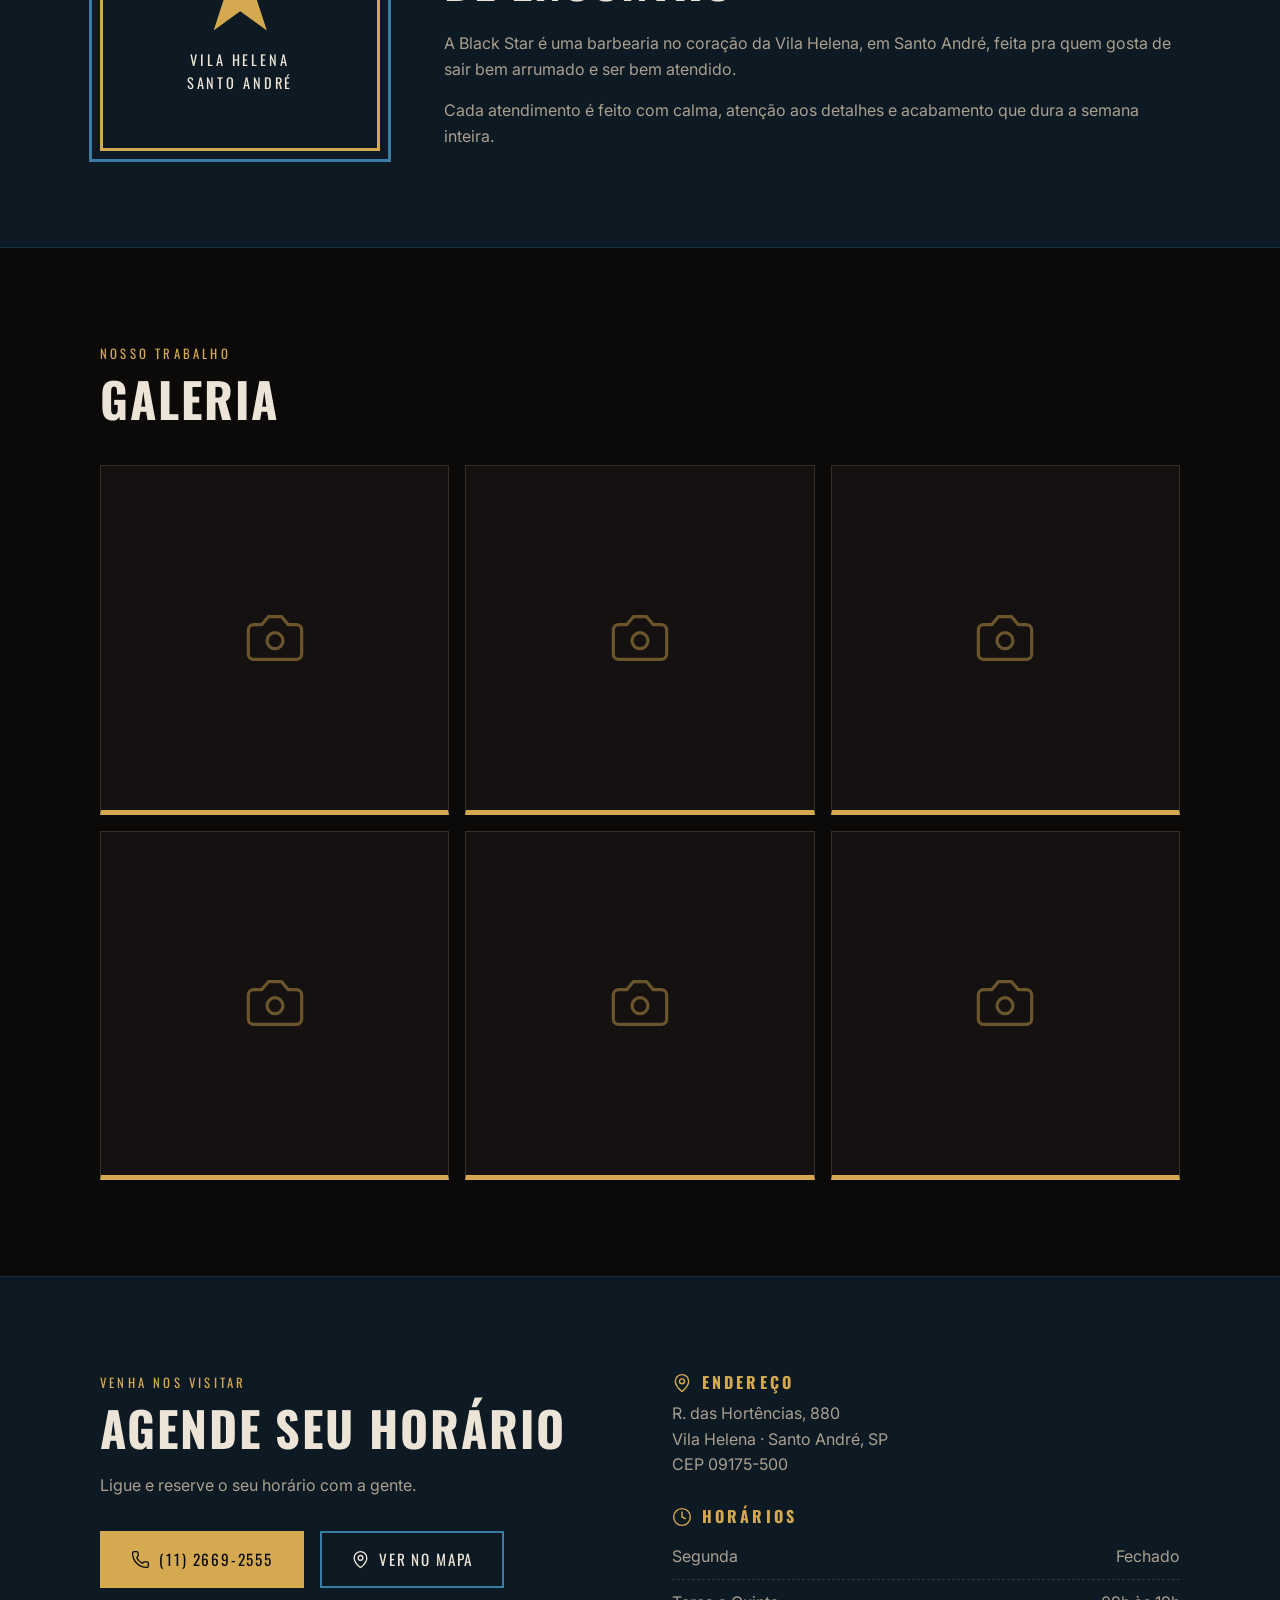
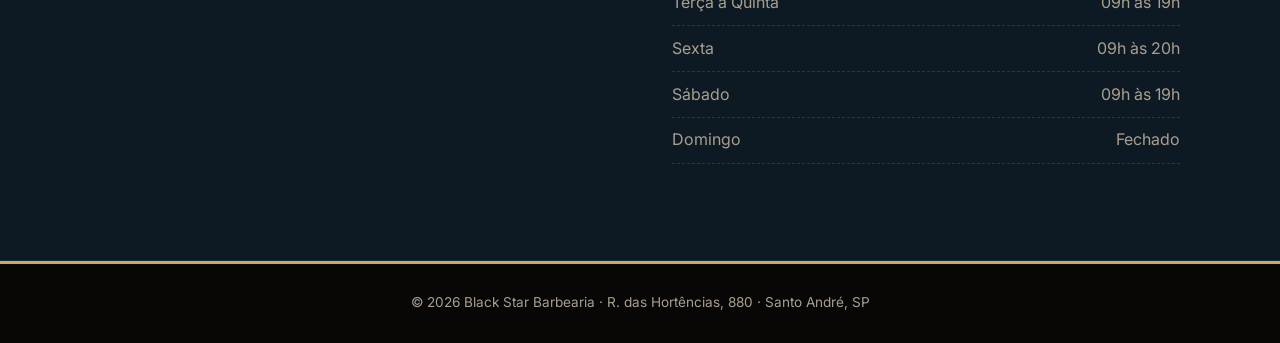
==== commit f1d5ae9a: "Update service price display in index.html" ====
--- a/index.html
+++ b/index.html
@@ -144,7 +144,7 @@
               <h3>Sobrancelha</h3>
               <p>Alinhamento na navalha, sem exagero.</p>
             </div>
-            <span class="servico-preco">Consulte</span>
+            <span class="servico-preco">R$ --,--</span>
           </li>
         </ul>
       </div>
@@ -201,7 +201,7 @@
             <a href="tel:+551126692555" class="botao">
               <svg class="icone"><use href="#i-telefone"/></svg> (11) 2669-2555
             </a>
-            <a href="https://www.google.com/maps/place/Black+star*/@-23.6841408,-46.5192795,17z" class="botao botao-contorno" target="_blank" rel="noopener">
+            <a href="https://maps.app.goo.gl/6Wd1HESN42aYknmi6" class="botao botao-contorno" target="_blank" rel="noopener">
               <svg class="icone"><use href="#i-pin"/></svg> Ver no mapa
             </a>
           </div>
